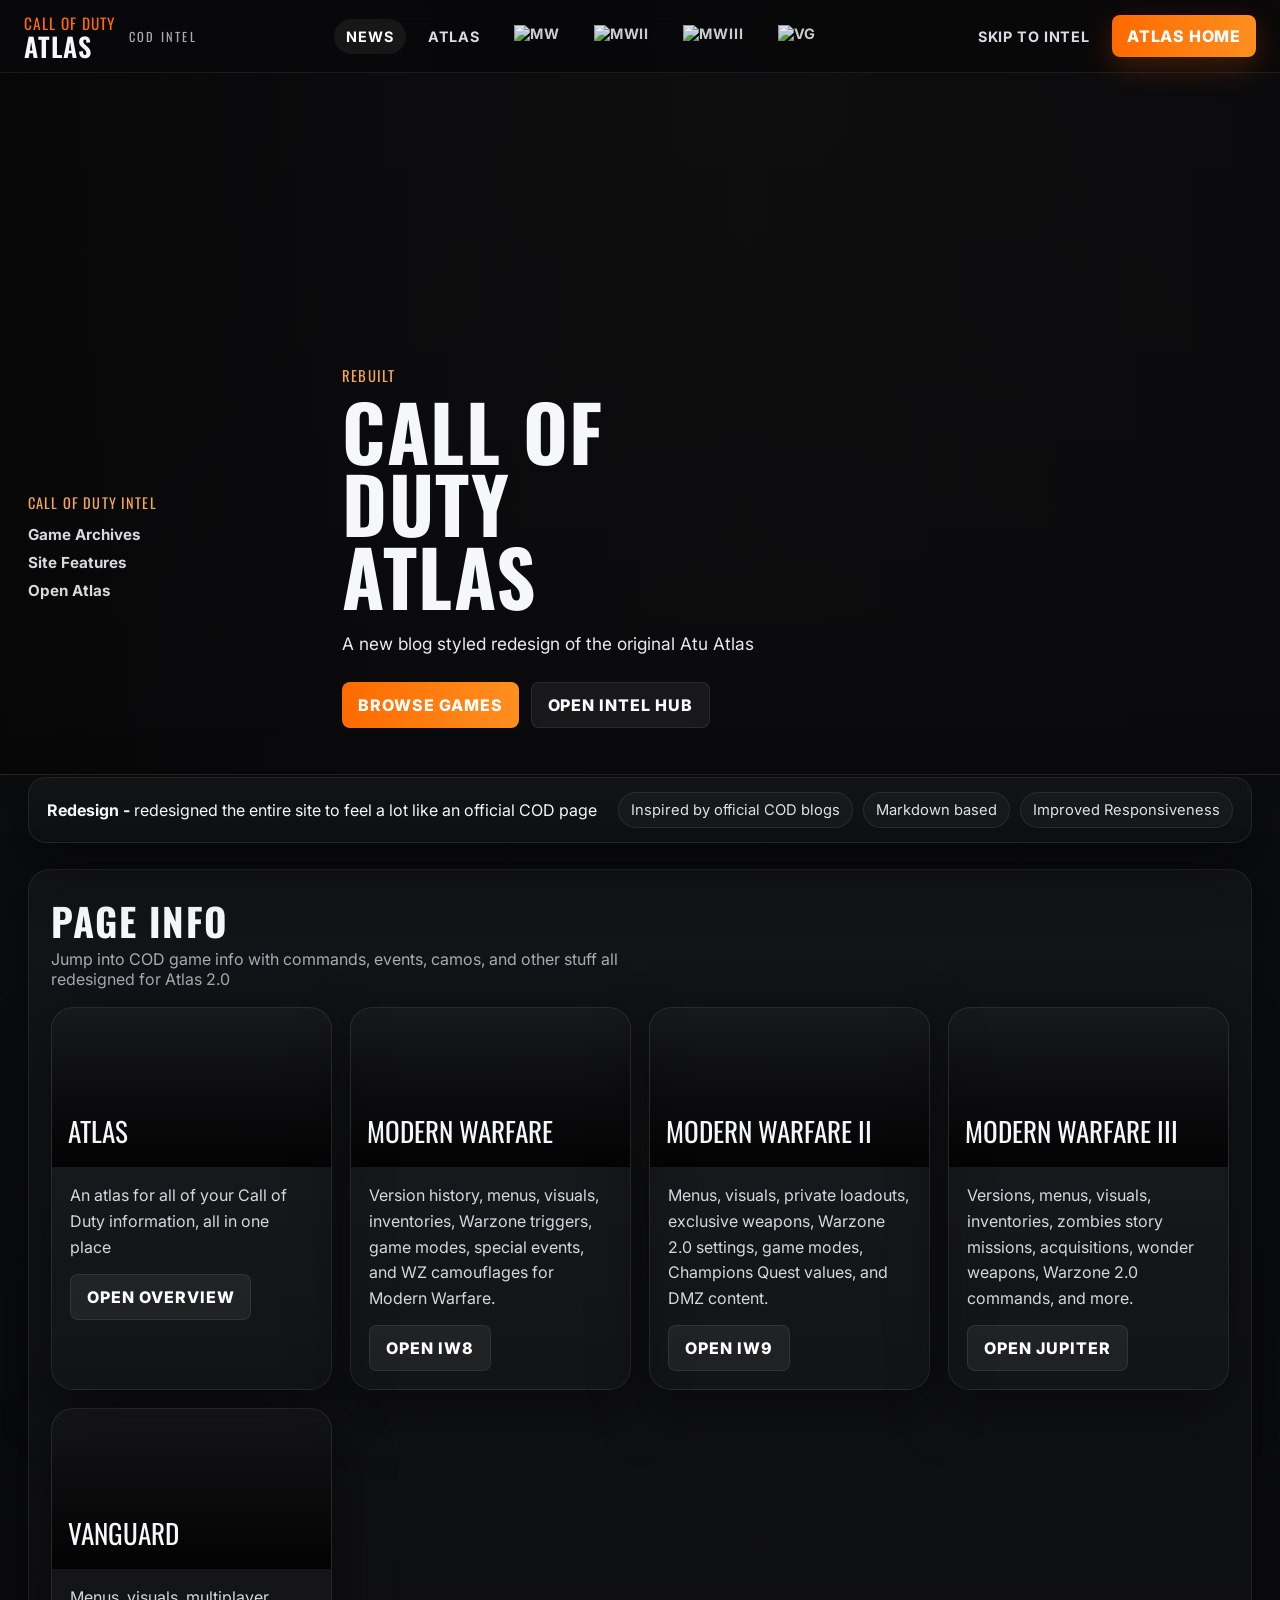
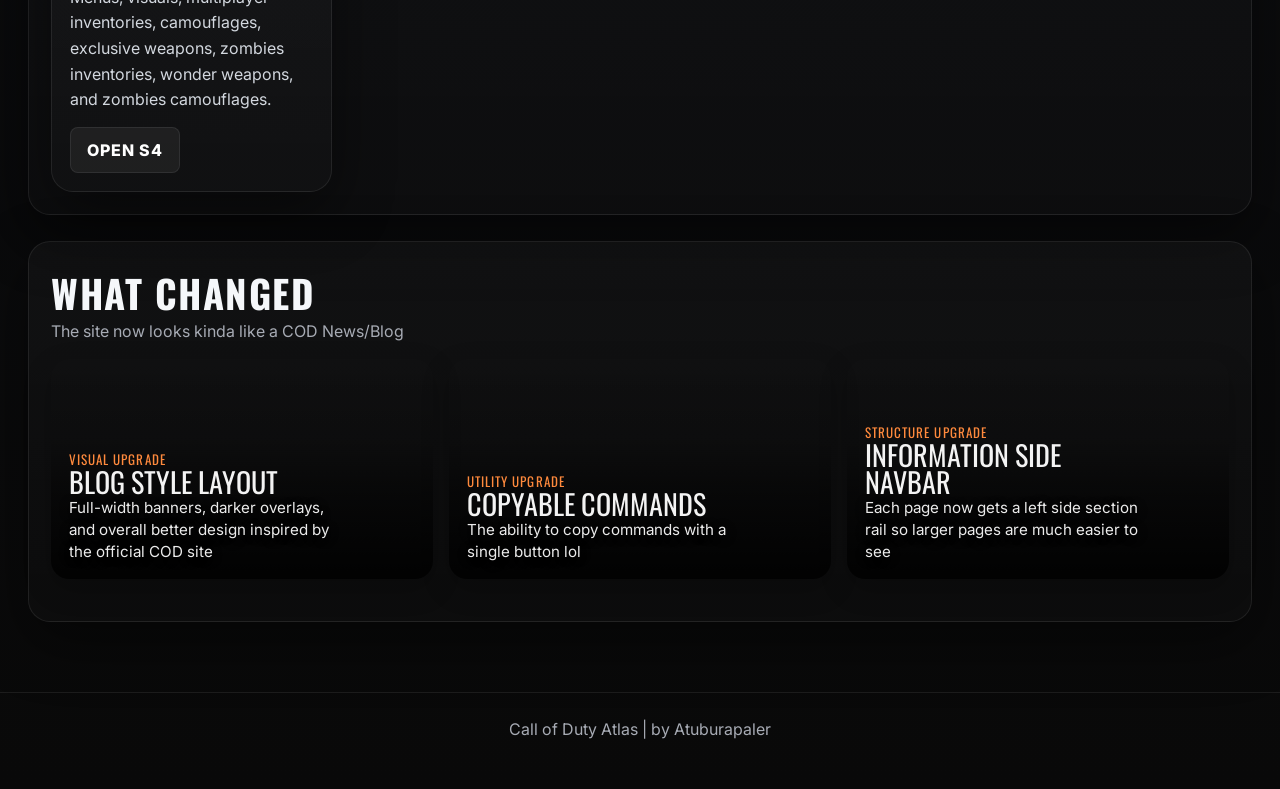
==== index.html @ 18c3fb4f "full redesign initial commit" ====
<!DOCTYPE html>
<html lang="en">
<head>
  <meta charset="UTF-8" />
  <meta name="viewport" content="width=device-width, initial-scale=1.0" />
  <title>Call of Duty Atlas</title>
  <link rel="preconnect" href="https://fonts.googleapis.com">
  <link rel="preconnect" href="https://fonts.gstatic.com" crossorigin>
  <link href="https://fonts.googleapis.com/css2?family=Inter:wght@400;500;600;700;800&family=JetBrains+Mono:wght@400;600&family=Oswald:wght@400;500;600;700&display=swap" rel="stylesheet">
  <link rel="stylesheet" href="./assets/css/style.css" />
</head>
<body>
  <div id="site-loader">
  <div class="loader-inner">
    <div class="loader-logo">CALL OF DUTY ATLAS</div>
    <div class="loader-bar">
      <div class="loader-progress"></div>
    </div>
    <div class="loader-text">Loading Intel…</div>
  </div>
</div>
  <header class="cod-nav" id="site-nav"></header>
  <main id="home-root"></main>
  <footer class="footer">Call of Duty Atlas | by Atuburapaler</footer>
  <script src="./assets/js/site.js"></script>
  <script>renderHome();</script>
</body>
</html>
---- assets/css/style.css ----
:root {
  --bg: #0b0b0d;
  --panel: #121317;
  --panel-2: #171a20;
  --soft: #a7abb4;
  --text: #f5f7fa;
  --line: rgba(255,255,255,0.08);
  --accent: #ff6a00;
  --accent-2: #f2a65a;
  --shadow: 0 20px 60px rgba(0,0,0,0.45);
}

:root {
  --cod-accent: #ff8a3d;     /* default theme */
  --cod-accent-soft: rgba(255,138,61,0.25);
}

/* MW = Blue */
.theme-mw {
  --cod-accent: #3da2ff;
  --cod-accent-soft: rgba(61,162,255,0.25);
}

/* MWII = Green */
.theme-mwii {
  --cod-accent: #3dff8a;
  --cod-accent-soft: rgba(61,255,138,0.25);
}

/* MWIII = Red */
.theme-mwiii {
  --cod-accent: #ff4d4d;
  --cod-accent-soft: rgba(255,77,77,0.25);
}

/* Vanguard = Gold */
.theme-vg {
  --cod-accent: #d4a63a;
  --cod-accent-soft: rgba(212,166,58,0.25);
}

* { box-sizing: border-box; }
html { scroll-behavior: smooth; }
body {
  margin: 0;
  background:
    radial-gradient(circle at top right, rgba(255,106,0,0.14), transparent 25%),
    radial-gradient(circle at top left, rgba(255,255,255,0.04), transparent 22%),
    linear-gradient(180deg, #0a0a0b 0%, #0c0d10 45%, #090909 100%);
  color: var(--text);
  font-family: "Inter", system-ui, -apple-system, BlinkMacSystemFont, "Segoe UI", sans-serif;
}

a { color: inherit; text-decoration: none; }
img { max-width: 100%; display: block; }

.cod-nav {
  position: sticky;
  top: 0;
  z-index: 1000;
  border-bottom: 1px solid var(--line);
  background: rgba(8, 8, 10, 0.92);
  backdrop-filter: blur(14px);
}

.cod-nav-inner {
  max-width: 1440px;
  margin: 0 auto;
  min-height: 72px;
  padding: 0 24px;
  display: flex;
  align-items: center;
  justify-content: space-between;
  gap: 20px;
}

.brand {
  display: flex;
  align-items: center;
  gap: 14px;
  font-family: "Oswald", sans-serif;
  text-transform: uppercase;
  letter-spacing: 0.06em;
}

.brand-mark {
  color: var(--accent);
  font-size: 0.96rem;
}

.brand-title {
  font-size: 1.65rem;
  font-weight: 600;
  line-height: 1;
}

.brand-sub {
  color: var(--soft);
  font-size: 0.78rem;
  letter-spacing: 0.18em;
}

.nav-links, .nav-actions {
  display: inline-flex;
  align-items: center;
  gap: 10px;
  flex-wrap: wrap;
  justify-content: center;
}

.nav-link-item {
  padding: 9px 12px;
  color: #d9dde3;
  font-weight: 700;
  font-size: 0.9rem;
  text-transform: uppercase;
  letter-spacing: 0.06em;
  border-radius: 999px;
  transition: 0.2s ease;
}

.nav-game-icon {
  height: 22px;
  width: auto;
  display: block;
  opacity: 0.92;
  transition: transform 0.16s ease, opacity 0.16s ease, filter 0.16s ease;
}

.nav-game-icon {
  height: 22px;
  width: auto;
  display: block;
  opacity: 0.92;
  transition: transform 0.16s ease, opacity 0.16s ease, filter 0.16s ease;
}

.nav-link-item:hover,
.nav-link-item.active {
  color: #fff;
  background: rgba(255,255,255,0.06);
}

.nav-cta {
  background: linear-gradient(90deg, var(--accent), #ff8f1f);
  color: #fff;
  padding: 11px 15px;
  border-radius: 8px;
  font-weight: 800;
  text-transform: uppercase;
  letter-spacing: 0.05em;
  box-shadow: 0 10px 30px rgba(255,106,0,0.22);
}

.mobile-toggle {
  display: none;
  border: 1px solid var(--line);
  background: transparent;
  color: white;
  width: 44px;
  height: 44px;
  border-radius: 10px;
}

.mobile-menu {
  display: none;
  border-top: 1px solid var(--line);
  background: #0b0c0f;
  padding: 16px 20px 20px;
}

.mobile-menu.open { display: block; }
.mobile-stack { display: grid; gap: 8px; }

.hero {
  position: relative;
  min-height: 72vh;
  display: flex;
  align-items: flex-end;
  overflow: hidden;
  border-bottom: 1px solid var(--line);
  background: #111;
}

.hero::before {
  content: "";
  position: absolute;
  inset: 0;
  background-image: var(--hero-image);
  background-size: cover;
  background-position: center;
  transform: scale(1.04);
  filter: saturate(1.05);
}

.hero::after {
  content: "";
  position: absolute;
  inset: 0;
  background:
    linear-gradient(90deg, rgba(7,7,8,0.95) 0%, rgba(10,10,12,0.82) 30%, rgba(10,10,12,0.44) 58%, rgba(10,10,12,0.86) 100%),
    linear-gradient(180deg, rgba(10,10,10,0.05) 0%, rgba(10,10,10,0.2) 35%, rgba(10,10,12,0.92) 100%);
}

.hero-grid {
  position: relative;
  z-index: 1;
  width: 100%;
  max-width: 1440px;
  margin: 0 auto;
  padding: 64px 28px 46px;
  display: grid;
  grid-template-columns: minmax(0, 280px) minmax(0, 760px);
  gap: 34px;
  align-items: end;
}

.hero-rail {
  display: grid;
  gap: 12px;
  align-self: center;
}

.hero-rail .eyebrow {
  color: var(--accent-2);
  font-family: "Oswald", sans-serif;
  text-transform: uppercase;
  letter-spacing: 0.08em;
  font-size: 0.9rem;
}

.hero-jumps {
  display: grid;
  gap: 9px;
  max-width: 260px;
}

.hero-jumps a {
  color: #d7d9de;
  font-weight: 700;
  font-size: 0.95rem;
}

.hero-jumps a:hover { color: white; }

.hero-copy { max-width: 820px; }

.hero-kicker {
  color: var(--accent-2);
  font-family: "Oswald", sans-serif;
  letter-spacing: 0.08em;
  text-transform: uppercase;
  font-size: 0.92rem;
  margin-bottom: 8px;
}

.hero-title {
  margin: 0;
  font-family: "Oswald", sans-serif;
  text-transform: uppercase;
  letter-spacing: 0.02em;
  font-size: clamp(2.6rem, 6vw, 5.6rem);
  line-height: 0.95;
  max-width: 9ch;
}

.hero-desc {
  margin: 18px 0 0;
  color: #e8ebef;
  font-size: clamp(1rem, 1.35vw, 1.28rem);
  line-height: 1.6;
  max-width: 58ch;
}

.hero-quote {
  margin-top: 18px;
  color: #c6cad1;
  font-style: italic;
  font-size: 1rem;
}

.hero-actions {
  display: flex;
  flex-wrap: wrap;
  gap: 12px;
  margin-top: 24px;
}

.btn-cod,
.btn-cod-alt {
  border: 0;
  border-radius: 8px;
  padding: 12px 16px;
  font-weight: 800;
  text-transform: uppercase;
  letter-spacing: 0.06em;
  display: inline-flex;
  align-items: center;
  gap: 8px;
}

.btn-cod {
  background: linear-gradient(90deg, var(--accent), #ff8f1f);
  color: white;
}

.btn-cod-alt {
  background: rgba(255,255,255,0.06);
  color: white;
  border: 1px solid rgba(255,255,255,0.08);
}

.page-shell,
.home-shell {
  max-width: 1440px;
  margin: 0 auto;
  padding: 28px;
}

.intel-bar {
  display: flex;
  justify-content: space-between;
  gap: 14px;
  align-items: center;
  padding: 14px 18px;
  border: 1px solid var(--line);
  background: linear-gradient(180deg, rgba(255,255,255,0.03), rgba(255,255,255,0.015));
  border-radius: 18px;
  margin-top: -26px;
  position: relative;
  z-index: 2;
  box-shadow: var(--shadow);
}

.intel-badges {
  display: flex;
  gap: 10px;
  flex-wrap: wrap;
}

.badge-chip {
  display: inline-flex;
  align-items: center;
  gap: 8px;
  padding: 8px 12px;
  border: 1px solid var(--line);
  border-radius: 999px;
  color: #dde1e8;
  background: rgba(255,255,255,0.03);
  font-size: 0.92rem;
}

.section-grid {
  display: grid;
  grid-template-columns: minmax(0, 280px) minmax(0, 1fr);
  gap: 28px;
  align-items: start;
  margin-top: 28px;
}

.side-panel,
.content-panel,
.promo-panel,
.home-panel,
.card-grid article,
.game-card {
  border: 1px solid var(--line);
  background: linear-gradient(180deg, rgba(255,255,255,0.03), rgba(255,255,255,0.015));
  border-radius: 22px;
  box-shadow: var(--shadow);
}

.side-panel {
  position: sticky;
  top: 96px;
  padding: 20px;
}

.panel-title {
  font-family: "Oswald", sans-serif;
  text-transform: uppercase;
  letter-spacing: 0.06em;
  font-size: 1.25rem;
  margin: 0 0 16px;
}

.toc-list,
.quick-list {
  display: grid;
  gap: 9px;
}

.toc-list a,
.quick-list a {
  padding: 10px 12px;
  border-radius: 12px;
  color: #d7dbe2;
  background: rgba(255,255,255,0.025);
  border: 1px solid transparent;
  transition: 0.18s ease;
  font-weight: 650;
}

.toc-list a:hover,
.quick-list a:hover {
  background: rgba(255,255,255,0.05);
  border-color: var(--line);
  color: white;
}

.content-panel {
  padding: 22px;
  overflow: hidden;
}

.overview-grid {
  display: grid;
  grid-template-columns: repeat(3, minmax(0, 1fr));
  gap: 16px;
  margin-bottom: 20px;
}

.feature-card {
  position: relative;
  /*overflow: hidden;*/
  border-radius: 18px;
  min-height: 220px;
  display: flex;
  align-items: flex-end;

  background-image: var(--card-image);
  background-size: cover;
  background-position: var(--card-position, center center);
  background-repeat: no-repeat;

  box-shadow: 0 10px 28px rgba(0,0,0,0.22);
  transition: transform 0.18s ease, box-shadow 0.18s ease;
}

.feature-card::after {
  content: "";
  position: absolute;
  inset: 0;
  border-radius: inherit;
  z-index: 1;
  pointer-events: none;

  background: linear-gradient(
    to top,
    rgba(0,0,0,0.88) 0%,
    rgba(0,0,0,0.48) 38%,
    rgba(0,0,0,0.16) 62%,
    rgba(0,0,0,0.00) 100%
  );
}

.feature-inner {
  position: relative;
  z-index: 2;
  width: 100%;
  padding: 18px 18px 16px;
  display: flex;
  flex-direction: column;
  justify-content: flex-end;
  gap: 2px;
}

.feature-kicker {
  color: var(--cod-accent);
  font-family: "Oswald", sans-serif;
  font-size: 0.82rem;
  letter-spacing: 0.08em;
  text-transform: uppercase;
  line-height: 1;
}

.feature-title {
  margin: 0;
  font-family: "Oswald", sans-serif;
  font-size: clamp(1.7rem, 2.2vw, 2.4rem);
  line-height: 0.95;
  text-transform: uppercase;
  color: #f3f3f3;
  max-width: 80%;
}

.feature-text {
  margin: 0;
  color: rgba(255,255,255,0.92);
  font-size: 0.95rem;
  line-height: 1.45;
  max-width: 82%;
  text-shadow: 0 2px 12px rgba(0,0,0,0.45);
}

.feature-card:hover {
  transform: translateY(-2px);
  box-shadow: 0 14px 32px rgba(0,0,0,0.28);
}

.article-content {
  line-height: 1.72;
  color: #edf0f3;
}

.article-content h1,
.article-content h2,
.article-content h3 {
  font-family: "Oswald", sans-serif;
  text-transform: uppercase;
  letter-spacing: 0.03em;
  line-height: 1.02;
}

.article-content h1 {
  font-size: clamp(2rem, 4vw, 3rem);
  margin: 1rem 0 1rem;
}

.article-content h2 {
  font-size: clamp(1.55rem, 2.6vw, 2.25rem);
  margin-top: 2.6rem;
  padding-top: 0.35rem;
  border-top: 1px solid rgba(255,255,255,0.08);
}

.article-content h3 {
  font-size: clamp(1.2rem, 2vw, 1.6rem);
  margin-top: 1.7rem;
}

.article-content p,
.article-content li {
  color: #e2e6eb;
}

.article-content img {
  border-radius: 18px;
  margin: 1rem 0;
  border: 1px solid var(--line);
}

.article-content blockquote {
  margin: 1rem 0;
  border-left: 4px solid var(--accent);
  padding: 0.25rem 0 0.25rem 1rem;
  color: #f1f3f6;
  background: rgba(255,255,255,0.03);
  border-radius: 0 14px 14px 0;
}

.article-content pre {
  overflow-x: auto;
  background: #0a0c11;
  border: 1px solid var(--line);
  border-radius: 16px;
  padding: 16px;
}

.article-content code {
  font-family: "JetBrains Mono", ui-monospace, SFMono-Regular, Menlo, Consolas, monospace;
}

.article-content table {
  width: 100%;
  border-collapse: collapse;
  margin: 1rem 0 1.5rem;
  font-size: 0.96rem;
  overflow: hidden;
  border-radius: 18px;
}

.article-content table th,
.article-content table td {
  border: 1px solid rgba(255,255,255,0.09);
  padding: 12px 14px;
  vertical-align: top;
}

.article-content table th {
  background: rgba(255,255,255,0.05);
  text-transform: uppercase;
  font-size: 0.84rem;
  letter-spacing: 0.05em;
}

.command-card {
  display: flex;
  align-items: flex-start;
  justify-content: space-between;
  gap: 16px;
  background: linear-gradient(180deg, var(--cod-accent-soft), rgba(255,255,255,0.02));
  border: 1px solid var(--cod-accent-soft);
  border-radius: 18px;
  padding: 14px 16px;
  margin: 10px 0;
  transition: border-color 0.18s ease, box-shadow 0.18s ease, transform 0.18s ease;
}



.command-card:hover {
  border-color: var(--cod-accent);
  box-shadow: 0 10px 28px rgba(0,0,0,0.28);
  transform: translateY(-1px);
}

.command-main {
  min-width: 0;
  flex: 1;
}

.command-label {
  color: var(--cod-accent);
  text-transform: uppercase;
  letter-spacing: 0.08em;
  font-family: "Oswald", sans-serif;
  font-size: 0.8rem;
  margin-bottom: 6px;
}

.command-text {
  margin: 0;
  font-family: "JetBrains Mono", monospace;
  font-size: 0.96rem;
  word-break: break-word;
}

.command-copy {
  flex: 0 0 auto;
  border: 1px solid var(--cod-accent-soft);
  background: rgba(255,255,255,0.06);
  color: white;
  padding: 10px 12px;
  border-radius: 12px;
  font-weight: 700;
  transition: background 0.18s ease, border-color 0.18s ease, transform 0.16s ease;
}

.command-copy:hover {
  border-color: var(--cod-accent);
  background: var(--cod-accent-soft);
}

.command-copy:active {
  transform: scale(0.97);
}

.command-copy.copied {
  background: var(--cod-accent-soft);
  border-color: var(--cod-accent);
  color: white;
}

.command-label-row {
  display: flex;
  align-items: center;
  justify-content: space-between;
  gap: 10px;
  margin-bottom: 8px;
}

.command-info-btn {
  width: 28px;
  height: 28px;
  border: 1px solid var(--line);
  border-radius: 999px;
  background: rgba(255,255,255,0.04);
  color: #f5f7fa;
  font-weight: 800;
  font-size: 0.9rem;
  cursor: pointer;
  transition: 0.18s ease;
}

.command-info-btn:hover {
  border-color: var(--cod-accent);
  background: var(--cod-accent-soft);
  color: white;
}

.command-info-pop {
  margin-top: 12px;
  padding: 14px 16px;
  border-radius: 14px;
  border: 1px solid var(--line);
  background: rgba(8, 10, 14, 0.96);
  box-shadow: 0 16px 36px rgba(0,0,0,0.32);
}

.command-info-title {
  font-family: "Oswald", sans-serif;
  text-transform: uppercase;
  letter-spacing: 0.06em;
  font-size: 0.9rem;
  color: var(--cod-accent);
  margin-bottom: 8px;
}

.command-info-body {
  color: #dfe4ea;
  line-height: 1.55;
  font-size: 0.95rem;
}

.command-info-btn {
  width: 28px;
  height: 28px;
  border: 1px solid var(--line);
  border-radius: 999px;
  background: rgba(255,255,255,0.04);
  color: #f5f7fa;
  font-weight: 800;
  font-size: 0.9rem;
  cursor: pointer;
  transition: transform 0.15s ease, background 0.18s ease, border-color 0.18s ease;
  position: relative;
}

.command-info-btn:hover {
  transform: scale(1.08);
  border-color: var(--cod-accent);
  background: var(--cod-accent-soft);
}

.command-info-btn::after {
  content: "Info";
  position: absolute;
  bottom: 120%;
  left: 50%;
  transform: translateX(-50%) translateY(4px);

  padding: 4px 8px;
  border-radius: 6px;

  font-size: 0.75rem;
  font-weight: 600;
  letter-spacing: 0.04em;

  color: white;
  background: rgba(10,10,14,0.95);
  border: 1px solid var(--line);

  opacity: 0;
  pointer-events: none;
  transition: opacity 0.15s ease, transform 0.15s ease;
}

.command-info-btn:hover::after {
  opacity: 1;
  transform: translateX(-50%) translateY(0);
}

.note-box,
.info-box {
  border-radius: 18px;
  padding: 16px 18px;
  margin: 16px 0;
  border: 1px solid var(--line);
}

.note-box {
  background: rgba(255,255,255,0.03);
}

.info-box {
  background: rgba(255,106,0,0.08);
  border-color: rgba(255,106,0,0.18);
}

.note-title {
  font-family: "Oswald", sans-serif;
  text-transform: uppercase;
  letter-spacing: 0.06em;
  margin-bottom: 8px;
}

.promo-panel {
  padding: 18px;
  margin-top: 20px;
}

.loading-state,
.error-state {
  text-align: center;
  padding: 48px 20px;
  color: #d4d7dd;
}

.spinner {
  width: 42px;
  height: 42px;
  border-radius: 50%;
  border: 3px solid rgba(255,255,255,0.12);
  border-top-color: var(--accent);
  margin: 0 auto 16px;
  animation: spin 0.9s linear infinite;
}

@keyframes spin { to { transform: rotate(360deg); } }

.home-hero {
  min-height: 78vh;
}

.home-panel {
  padding: 22px;
  margin-top: 26px;
}

.section-heading {
  display: flex;
  justify-content: space-between;
  align-items: end;
  gap: 12px;
  margin-bottom: 18px;
}

.section-heading h2 {
  margin: 0;
  font-family: "Oswald", sans-serif;
  text-transform: uppercase;
  letter-spacing: 0.04em;
  font-size: clamp(1.8rem, 3vw, 2.5rem);
}

.section-heading p {
  color: var(--soft);
  margin: 0;
  max-width: 58ch;
}

.card-grid {
  display: grid;
  grid-template-columns: repeat(4, minmax(0, 1fr));
  gap: 18px;
}

.game-card {
  overflow: hidden;
  transition: 0.24s ease;
}

.game-card:hover {
  transform: translateY(-4px);
  border-color: rgba(255,255,255,0.15);
}

.game-thumb {
  aspect-ratio: 1.75 / 1;
  background-image: var(--card-image);
  background-size: cover;
  background-position: center;
  position: relative;
}

.game-thumb::after {
  content: "";
  position: absolute;
  inset: 0;
  background: linear-gradient(180deg, rgba(0,0,0,0.06), rgba(0,0,0,0.88));
}

.game-tag {
  position: absolute;
  left: 16px;
  bottom: 16px;
  z-index: 1;
  font-family: "Oswald", sans-serif;
  font-size: 1.7rem;
  text-transform: uppercase;
}

.game-body {
  padding: 16px 18px 18px;
}

.game-body p {
  color: #d3d8df;
  margin: 0 0 14px;
  line-height: 1.6;
}

.footer {
  margin-top: 42px;
  border-top: 1px solid var(--line);
  padding: 26px 28px 50px;
  color: var(--soft);
  text-align: center;
}

@media (max-width: 1180px) {
  .hero-grid,
  .section-grid,
  .card-grid,
  .overview-grid {
    grid-template-columns: 1fr 1fr;
  }
  .hero-grid { grid-template-columns: 1fr; }
  .hero-rail { order: 2; }
}

@media (max-width: 920px) {
  .nav-links,
  .nav-actions {
    display: none;
  }
  .mobile-toggle { display: inline-grid; place-items: center; }
  .section-grid,
  .card-grid,
  .overview-grid {
    grid-template-columns: 1fr;
  }
  .side-panel {
    position: static;
  }
  .hero {
    min-height: 64vh;
  }
}

@media (max-width: 640px) {
  .cod-nav-inner,
  .page-shell,
  .home-shell,
  .hero-grid,
  .footer {
    padding-left: 18px;
    padding-right: 18px;
  }
  .brand-title { font-size: 1.35rem; }
  .hero-title { max-width: 100%; }
  .intel-bar {
    flex-direction: column;
    align-items: flex-start;
  }
}

table img {
  max-height: 300px;
  width: auto;
  object-fit: contain;
}

table img {
  max-height: 300px;
  width: auto;
  object-fit: contain;
}

.copy-btn {
  position: relative;
  display: inline-flex;
  align-items: center;
  justify-content: center;
  min-width: 88px;
  height: 40px;
  padding: 0 14px;
  border: 1px solid rgba(255,255,255,0.14);
  border-radius: 10px;
  background: linear-gradient(180deg, #202020 0%, #141414 100%);
  color: #fff;
  font-size: 0.92rem;
  font-weight: 600;
  letter-spacing: 0.2px;
  cursor: pointer;
  transition:
    transform 0.16s ease,
    box-shadow 0.2s ease,
    border-color 0.2s ease,
    background 0.2s ease,
    color 0.2s ease;
  box-shadow: 0 4px 14px rgba(0,0,0,0.22);
  -webkit-tap-highlight-color: transparent;
}

.copy-btn:hover {
  transform: translateY(-2px);
  border-color: var(--cod-accent);
  box-shadow: 0 8px 18px rgba(0,0,0,0.3);
}

.copy-btn:active {
  transform: translateY(0) scale(0.97);
}

.copy-btn:focus-visible {
  outline: none;
  border-color: var(--cod-accent);
  box-shadow:
    0 0 0 3px rgba(255,106,0,0.22),
    0 8px 18px rgba(0,0,0,0.3);
}

.copy-btn.copied {
  background: linear-gradient(180deg, var(--cod-accent));
  border-color: var(--cod-accent);
  color: #fff;
}

.copy-btn.copied .copy-btn-text {
  animation: copyPop 0.25s ease;
}

@keyframes copyPop {
  0%   { transform: scale(0.92); opacity: 0.7; }
  100% { transform: scale(1); opacity: 1; }
}

@media (max-width: 768px) {
  .copy-btn {
    min-width: 100px;
    height: 44px;
    padding: 0 16px;
    font-size: 0.95rem;
    border-radius: 12px;
  }
}

@media (prefers-reduced-motion: reduce) {
  .copy-btn {
    transition: border-color 0.2s ease, background 0.2s ease, color 0.2s ease;
  }

  .copy-btn:hover,
  .copy-btn:active {
    transform: none;
  }

  .copy-btn.copied .copy-btn-text {
    animation: none;
  }
}

.wz-logo {
  height: 500px;
  width: 1200px;
  vertical-align: middle;
  margin-right: 6px;
}

.camo-logo {
  height: 400px;
  width: auto;
  align-content: center;
}

.event-grid {
  display: grid;
  grid-template-columns: repeat(auto-fill, minmax(340px, 1fr));
  gap: 18px;
  margin-top: 20px;
}

.event-card {
  background: rgba(255,255,255,0.03);
  border: 1px solid rgba(255,255,255,0.08);
  border-radius: 16px;
  padding: 18px 18px 20px;
  transition: transform 0.18s ease, box-shadow 0.2s ease;
}

.event-card:hover {
  transform: translateY(-3px);
  box-shadow: 0 10px 26px rgba(0,0,0,0.35);
}

.event-header {
  display: flex;
  align-items: center;
  gap: 12px;
}

.event-icon {
  height: 42px;
  width: auto;
  object-fit: contain;
}

.event-title {
  font-weight: 700;
  font-size: 1.05rem;
}

.event-version {
  font-size: 0.85rem;
  opacity: 0.65;
  margin-top: 3px;
}

.event-command {
  margin-top: 14px;
  padding: 12px;
  border-radius: 10px;
  background: rgba(0,0,0,0.35);
  font-family: Consolas, monospace;
  font-size: 0.85rem;
  word-break: break-word;
}

.event-footer {
  margin-top: 12px;
  display: flex;
  justify-content: flex-end;
}

.event-icon-placeholder {
  width: 42px;
  height: 42px;
  border-radius: 10px;
  background: rgba(255,255,255,0.06);
  border: 1px solid rgba(255,255,255,0.08);
}

.command-text-wrap,
.event-command-wrap {
  display: flex;
  flex-direction: column;
  gap: 10px;
}

.command-text,
.event-command {
  position: relative;
  overflow: hidden;
  border-radius: 10px;
}

.command-text.collapsed,
.event-command.collapsed {
  max-height: calc(1.5em * 3);
}

.command-text.expanded,
.event-command.expanded {
  max-height: 1000px;
}

.command-text.is-truncated.collapsed::after,
.event-command.is-truncated.collapsed::after {
  content: "";
  position: absolute;
  left: 0;
  right: 0;
  bottom: 0;
  height: 2.6em;
  border-radius: 0 0 10px 10px;
  background: linear-gradient(
    to bottom,
    rgba(0, 0, 0, 0),
    rgba(0, 0, 0, 0.18) 45%,
    rgba(0, 0, 0, 0.38) 100%
  );
  pointer-events: none;
}

.expand-btn {
  align-self: flex-start;
  padding: 0;
  border: 0;
  background: transparent;
  color: var(--cod-accent);
  font-size: 0.88rem;
  font-weight: 700;
  cursor: pointer;
  transition: color 0.18s ease;
}

.expand-btn:hover {
  color: #ffae73;
}

.expand-btn.hidden {
  display: none;
}

#site-loader {
  position: fixed;
  inset: 0;
  background: #0b0b0b;
  display: flex;
  align-items: center;
  justify-content: center;
  z-index: 9999;
  transition: opacity .35s ease, visibility .35s ease;
}

#site-loader.hidden {
  opacity: 0;
  visibility: hidden;
}

.loader-inner {
  text-align: center;
  width: 280px;
}

.loader-logo {
  font-family: "Oswald", sans-serif;
  letter-spacing: .2em;
  font-size: 1.2rem;
  margin-bottom: 24px;
}

.loader-bar {
  width: 100%;
  height: 4px;
  background: rgba(255,255,255,0.08);
  border-radius: 4px;
  overflow: hidden;
  margin-bottom: 14px;
}

.loader-progress {
  width: 40%;
  height: 100%;
  background: var(--cod-accent);
  animation: loaderMove 1.2s infinite linear;
}

.loader-text {
  font-size: .8rem;
  opacity: .6;
}

@keyframes loaderMove {
  0% { transform: translateX(-100%); }
  100% { transform: translateX(300%); }
}
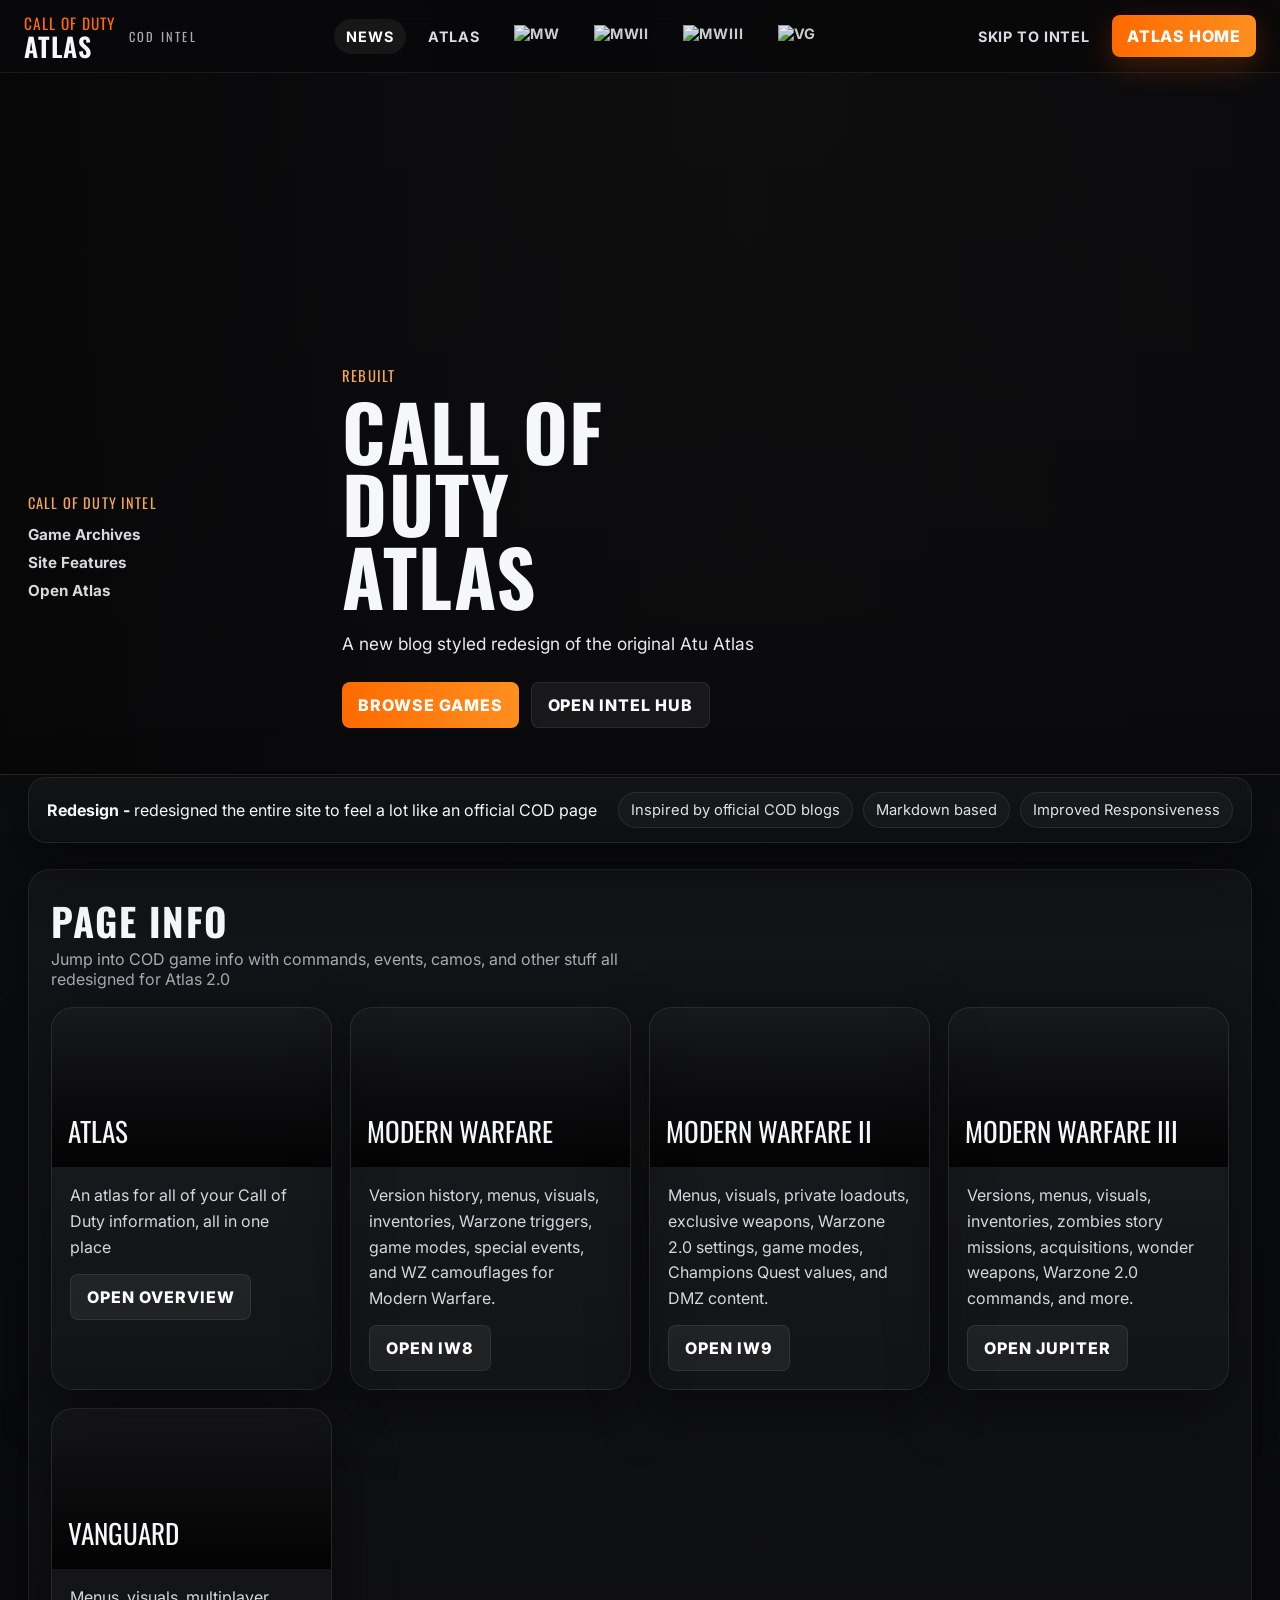
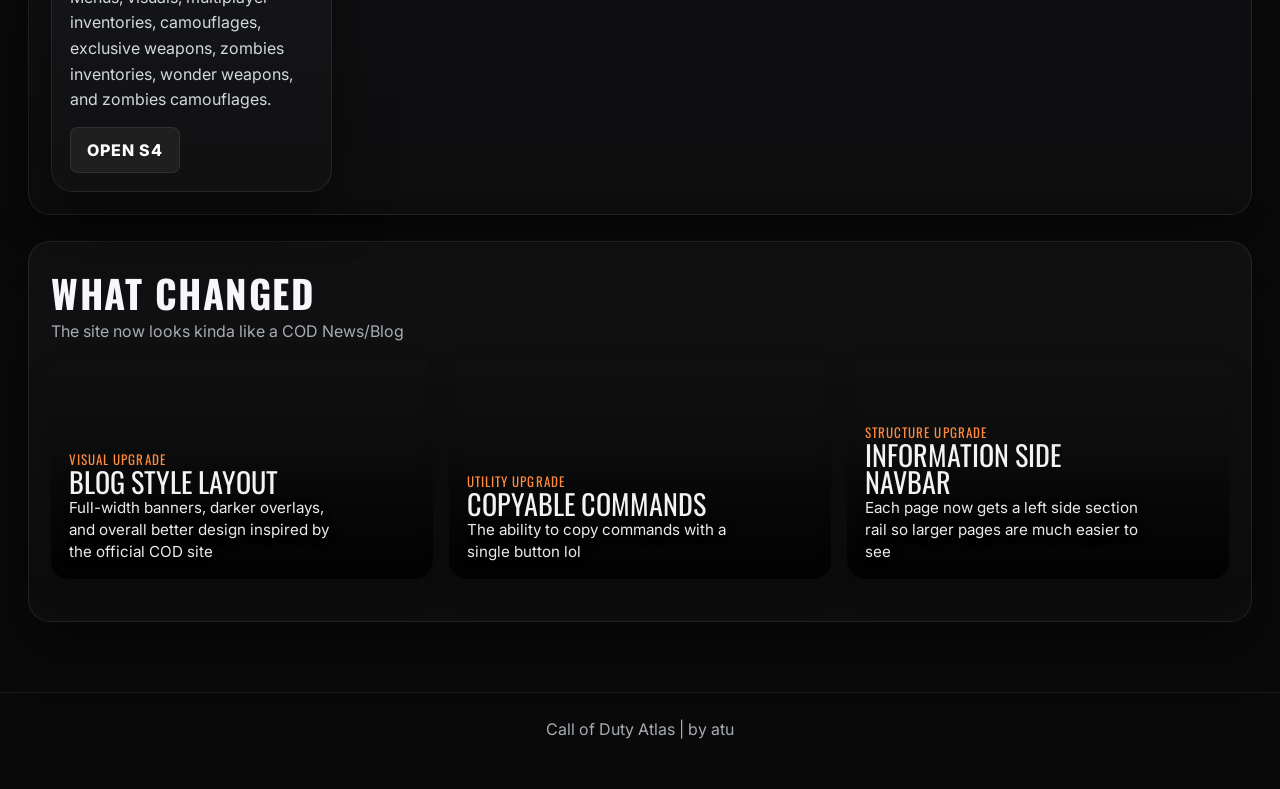
==== commit 8e16e0fc: "Update footer text in index.html" ====
--- a/index.html
+++ b/index.html
@@ -21,7 +21,7 @@
 </div>
   <header class="cod-nav" id="site-nav"></header>
   <main id="home-root"></main>
-  <footer class="footer">Call of Duty Atlas | by Atuburapaler</footer>
+  <footer class="footer">Call of Duty Atlas | by atu</footer>
   <script src="./assets/js/site.js"></script>
   <script>renderHome();</script>
 </body>
--- a/assets/css/style.css
+++ b/assets/css/style.css
@@ -1226,4 +1226,20 @@
 @keyframes loaderMove {
   0% { transform: translateX(-100%); }
   100% { transform: translateX(300%); }
+}
+
+html, body {
+  cursor: url('../cursors/jup.cur'), auto;
+}
+
+a,
+button,
+.nav-link-item,
+.nav-cta,
+.game-card,
+.feature-card,
+.copy-btn,
+.expand-btn,
+.command-info-btn {
+  cursor: url('../cursors/jup-select.cur'), pointer;
 }
